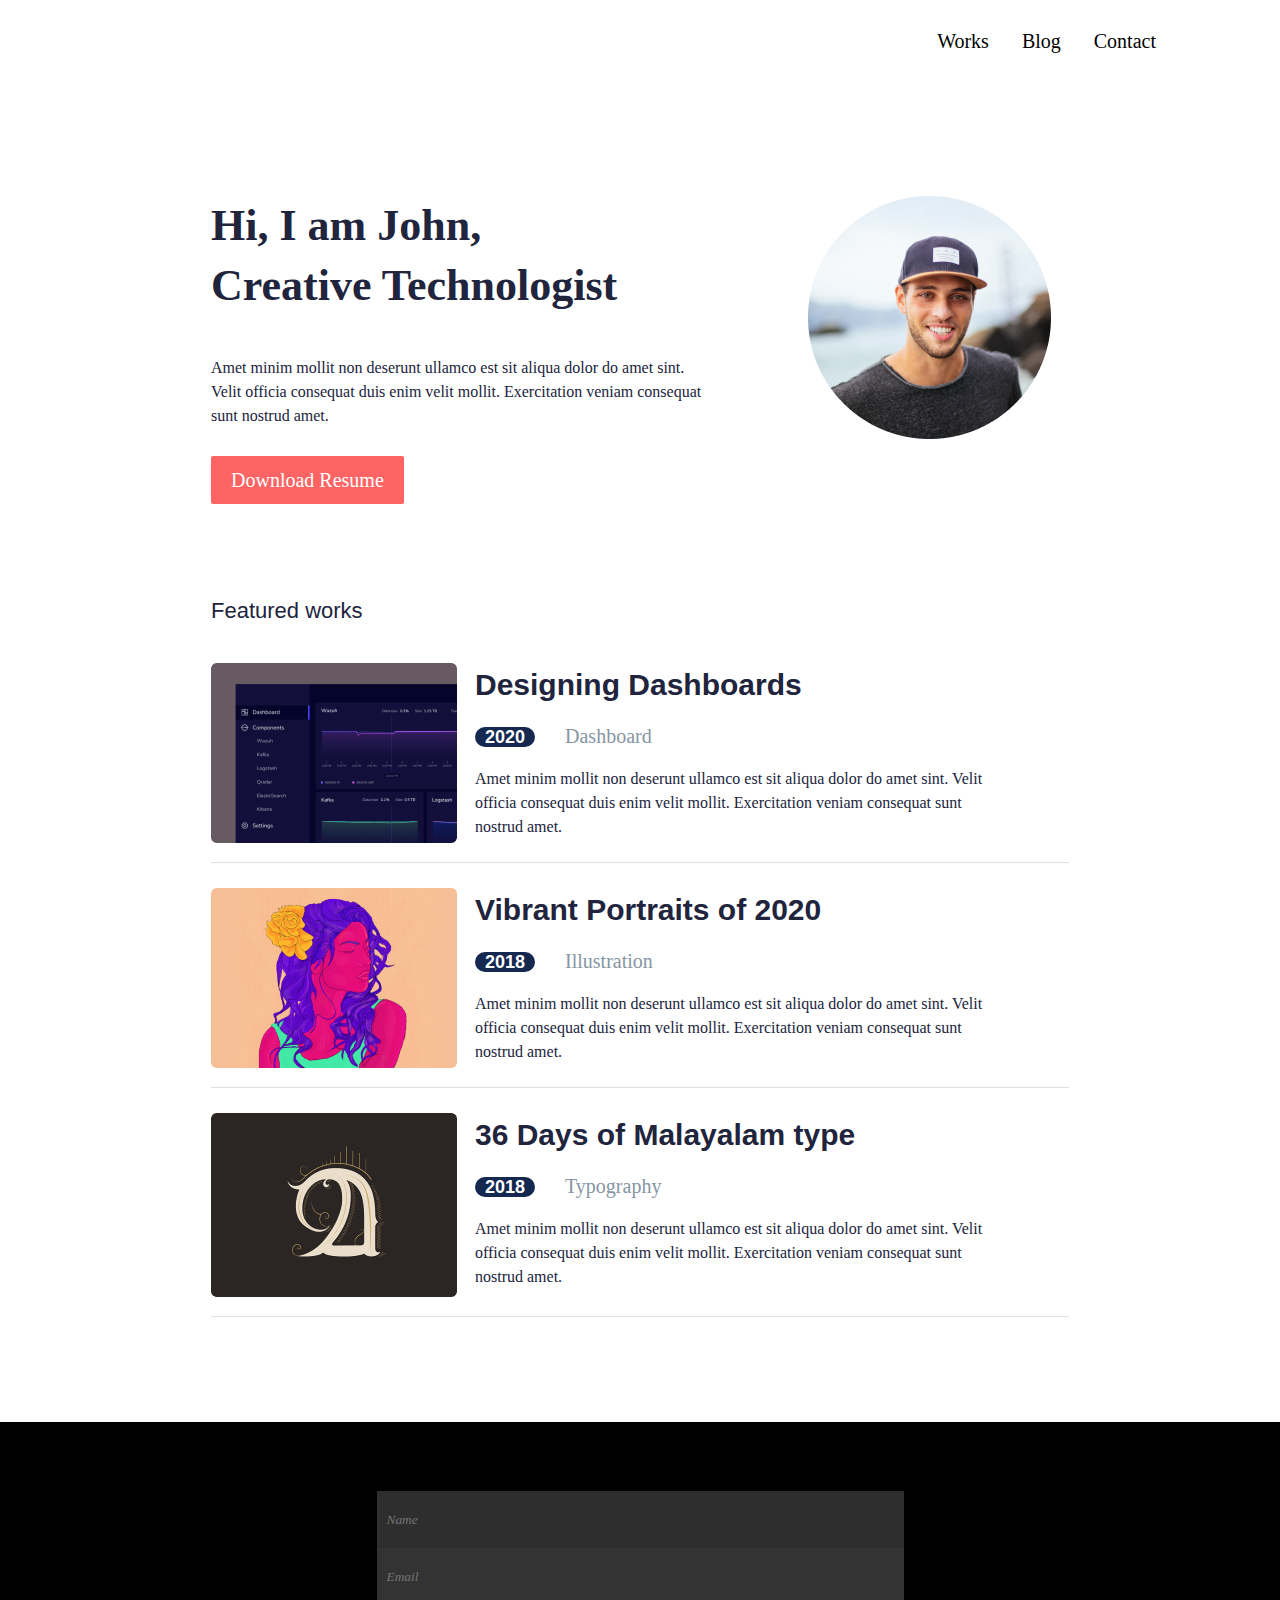
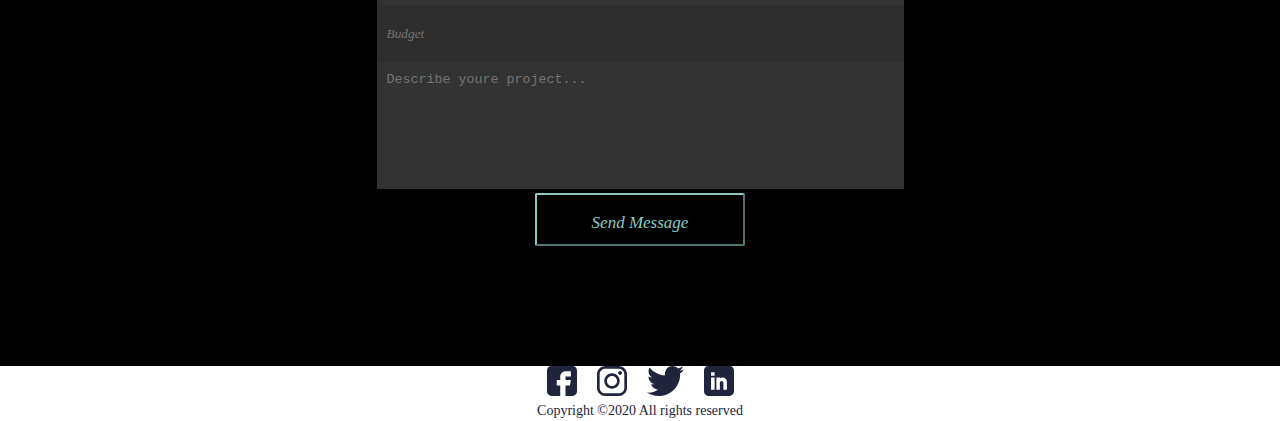
==== index.html @ 89a4393e "john" ====
<!doctype html>
<html lang="en">
<head>
  <meta charset="UTF-8">
  <meta name="viewport"
        content="width=device-width, user-scalable=no, initial-scale=1.0, maximum-scale=1.0, minimum-scale=1.0">
  <meta http-equiv="X-UA-Compatible" content="ie=edge">
  <title>John</title>
  <link rel="stylesheet" href="Css/style.css">

</head>
<body>

<header>
  <div class="container">
    <nav>
      <ul id="menu">

        <li>
          <a href="#">Works</a>
        </li>


        <li style="margin-left: 33px;">
          <a href="#">Blog</a>
        </li>

        <li style="margin-left: 33px;">
          <a href="#">Contact</a>
        </li>

      </ul>
    </nav>
  </div>
</header>
<main>
  <section class="main_banner">

    <div class="main_container">

      <div class="bloc">

        <h1> Hi, I am John,<br>
          Creative Technologist</h1>

        <p class="text">Amet minim mollit non deserunt ullamco est sit aliqua dolor do amet sint. Velit officia
          consequat duis enim velit mollit. Exercitation veniam consequat sunt nostrud amet.</p>

        <a href="#" class="link">Download Resume</a>

      </div>
      <div class="img">
        <img src="imeges/Ellipse1.png">
      </div>
    </div>

  </section>


  <section class="featured_works">
    <div class="main_unit">
      <h4>Featured works</h4>
      <article>
        <div class="img">
          <img src="imeges/Rectangle%2030.png">
        </div>
        <div>
          <h3 class="description_des">Designing Dashboards</h3>
          <div>
            <span class="dashboards_years">2020</span>
            <span class="dashboards">Dashboard</span>
          </div>
          <div>
            <p class="bashboards_text"> Amet minim mollit non deserunt ullamco est sit aliqua dolor do amet sint. Velit
              <br> officia consequat duis enim velit mollit. Exercitation veniam consequat sunt
              <br> nostrud amet.</p>
          </div>

        </div>

      </article>

      <article>
        <div class="img">
          <img src="imeges/Rectangle%2032.png">
        </div>
        <div>
          <h3 class="description_des">Vibrant Portraits of 2020</h3>
          <div>
            <span class="dashboards_years">2018</span>
            <span class="dashboards">Illustration</span>
          </div>
          <div>
            <p class="bashboards_text"> Amet minim mollit non deserunt ullamco est sit aliqua dolor do amet sint. Velit
              <br> officia consequat duis enim velit mollit. Exercitation veniam consequat sunt
              <br> nostrud amet.</p>
          </div>

        </div>
      </article>

      <article>
        <div class="img">
          <img src="imeges/Rectangle%2034.png">
        </div>
        <div>
          <h3 class="description_des">36 Days of Malayalam type</h3>
          <div>
            <span class="dashboards_years">2018</span>
            <span class="dashboards">Typography</span>
          </div>
          <div>
            <p class="bashboards_text"> Amet minim mollit non deserunt ullamco est sit aliqua dolor do amet sint. Velit
              <br> officia consequat duis enim velit mollit. Exercitation veniam consequat sunt
              <br> nostrud amet.</p>
          </div>

        </div>
      </article>

    </div>
  </section>

  <section class="form">

    <div class="form_bloc">

      <form action="#" method="post">

        <div>
          <label for="name">Name</label>
          <input class="input" type="text" name="first_name" placeholder="Name" id="name">
        </div>

        <div>
          <label for="Email">Email</label>
          <input class="input_email" type="email" name="first_name" placeholder="Email" id="Email">

        </div>

        <div>
          <label for="Budget">Email</label>
          <input class="input_budget" name="first_name" placeholder="Budget" id="Budget">
        </div>

        <div>

          <label style="display: block;"></label>
          <textarea name="Describe youre project..." placeholder="Describe youre project..."></textarea>

        </div>

        <button class="button">Send Message</button>

      </form>

    </div>

  </section>
</main>

<footer>

  <div>
    <ul>
      <li><a href="#"><img src="imeges/fb.svg"></a></li>
      <li><a href="#"><img src="imeges/insta.svg"></a></li>
      <li><a href="#"><img src="imeges/Vector-2.svg" alt=""></a></li>
      <li><a href="#"><img src="imeges/Linkedin.svg"></a></li>

    </ul>
  </div>

  <div class="footer">
    <p class="item">Copyright ©2020 All rights reserved </p>

  </div>
</footer>

</body>
</html>
---- Css/style.css ----
@font-face {
    font-family: 'heebomedium';
    src: url('../fonts/heebo-medium-webfont.eot');
    src: url('../fonts/heebo-medium-webfont.eot?#iefix') format('embedded-opentype'),
    url('../fonts/heebo-medium-webfont.woff2') format('woff2'),
    url('../fonts/heebo-medium-webfont.woff') format('woff'),
    url('../fonts/heebo-medium-webfont.ttf') format('truetype'),
    url('../fonts/heebo-medium-webfont.svg#heebomedium') format('svg');
    font-weight: normal;
    font-style: normal;
    font-display: swap;
}

* {
    padding: 0;
    margin: 0;
}

header {
    padding-top: 27px
}

.container {
    max-width: 1032px;
    margin: auto;
    display: flex;
    justify-content: flex-end
}

#menu {
    display: flex;
    list-style: none;
}

header nav li {
    margin-left: 33px;
}

header nav a {
    font-family: 'Heebo';
    font-style: normal;
    font-weight: 500;
    font-size: 20px;
    line-height: 29px;
    color: #000000;
    text-decoration: none;
}

.main_banner {
    padding-top: 140px;
    padding-bottom: 71px;
}

.main_container {
    max-width: 858px;
    margin: auto;
    display: flex;
    justify-content: space-between;
    align-items: start
}

.bloc {
    max-width: 497px;
}

.main_banner h1 {
    font-family: 'Heebo';
    font-style: normal;
    font-weight: 700;
    font-size: 44px;
    line-height: 60px;
    color: #21243D;
    margin-bottom: 40px;
}

.text {
    font-family: 'Heebo';
    font-style: normal;
    font-weight: 400;
    font-size: 16px;
    line-height: 24px;
    color: #21243D;
    margin-bottom: 38px;
}

.link {
    background: #FF6464;
    border-radius: 2px;
    padding: 13px 20px;
    font-family: 'Heebo';
    font-style: normal;
    font-weight: 500;
    font-size: 20px;
    line-height: 29px;
    color: #FFFFFF;
    text-decoration: none;
}

.ing {
    max-width: 243px;
    border-radius: 50%;
    overflow: hidden;
}

section div ing {
    width: 100%;
    display: block;
}

/*middle block*/
.featured_works {
    padding-top: 15px;
    padding-bottom: 80px;
}

.main_unit {
    max-width: 858px;
    margin: auto;
}

section h4 {
    margin-bottom: 22px;
    font-family: 'Heebo', sans-serif;
    font-style: normal;
    font-weight: 400;
    font-size: 22px;
    line-height: 60px;
    color: #21243D
}

section article {
    display: flex;
    border-bottom: solid 1px #E0E0E0;
    margin-bottom: 25px;
}

.img {
    margin-right: 18px;
    margin-bottom: 15px;
}

.description_des {
    font-family: 'Heebo', sans-serif;
    font-style: normal;
    font-weight: 700;
    font-size: 30px;
    line-height: 44px;
    color: #21243D;
}

.dashboards_years {
    background: #142850;
    border-radius: 16px;
    font-family: 'Heebo', sans-serif;
    font-style: normal;
    font-weight: 900;
    font-size: 18px;
    line-height: 60px;
    color: #FFFFFF;
    padding-right: 10px;
    padding-left: 10px;
}

.dashboards {
    font-family: 'Heebo';
    font-style: normal;
    font-weight: 400;
    font-size: 20px;
    line-height: 29px;
    padding-left: 26px;
    color: #8695A4;
}

.bashboards_text {
    font-family: 'Heebo';
    font-style: normal;
    font-weight: 400;
    font-size: 16px;
    line-height: 24px;
    color: #21243D;
}

/*Table*/
.form {
    padding-top: 69px;
    padding-bottom: 120px;
    background-color: black
}

.form_bloc {
    margin: auto;
    max-width: 527px;
    text-align: center
}

section div label {
    display: none
}

.input {
    height: 57px;
    width: 100%;
    padding: 10px;
    box-sizing: border-box;
    border: none;
    background-color: rgba(255, 255, 255, 0.18);
    font-family: 'Vollkorn';
    font-style: italic;
    color: #FFFFFF
}

.input_email {
    height: 57px;
    width: 100%;
    padding: 10px;
    box-sizing: border-box;
    border: none;
    background-color: rgba(255, 255, 255, 0.2);
    font-family: 'Vollkorn';
    font-style: italic;
    color: #FFFFFF
}

.input_budget {
    height: 57px;
    width: 100%;
    padding: 10px;
    box-sizing: border-box;
    border: none;
    background-color: rgba(255, 255, 255, 0.18);
    font-family: 'Vollkorn';
    font-style: italic;
    color: #FFFFFF
}

section div form textarea {
    height: 127px;
    width: 100%;
    padding: 10px;
    box-sizing: border-box;
    border: none;
    resize: none;
    box-sizing: border-box;
    background: rgba(255, 255, 255, 0.2);
    color: #FFFFFF
}

.button {
    padding: 17px 31px 17px 31px;
    border-radius: 2px;
    background-color: transparent;
    border-color: #8BCAC3;
    height: 22px;
    left: calc(50% - 90px / 2);
    top: 336.05px;
    font-family: 'Vollkorn';
    font-style: italic;
    font-weight: 400;
    font-size: 17px;
    line-height: 22px;
    color: #8BCAC3;
    height: 53px;
    left: calc(50% - 1px / 2 + 105.5px);
    top: 321px;
    width: 210px;
    left: calc(50% - 210px / 2);
}

/*Footer*/

footer ul {
    list-style: none;
    display: flex;
    justify-content: center
}

footer div li {
    margin-right: 10px;
    margin-left: 10px
}

.footer {
    display: flex;
    justify-content: center
}

.item {
    font-family: 'Heebo';
    font-style: normal;
    font-weight: 400;
    font-size: 14px;
    line-height: 21px;
    text-align: center;
    color: #21243D;
}
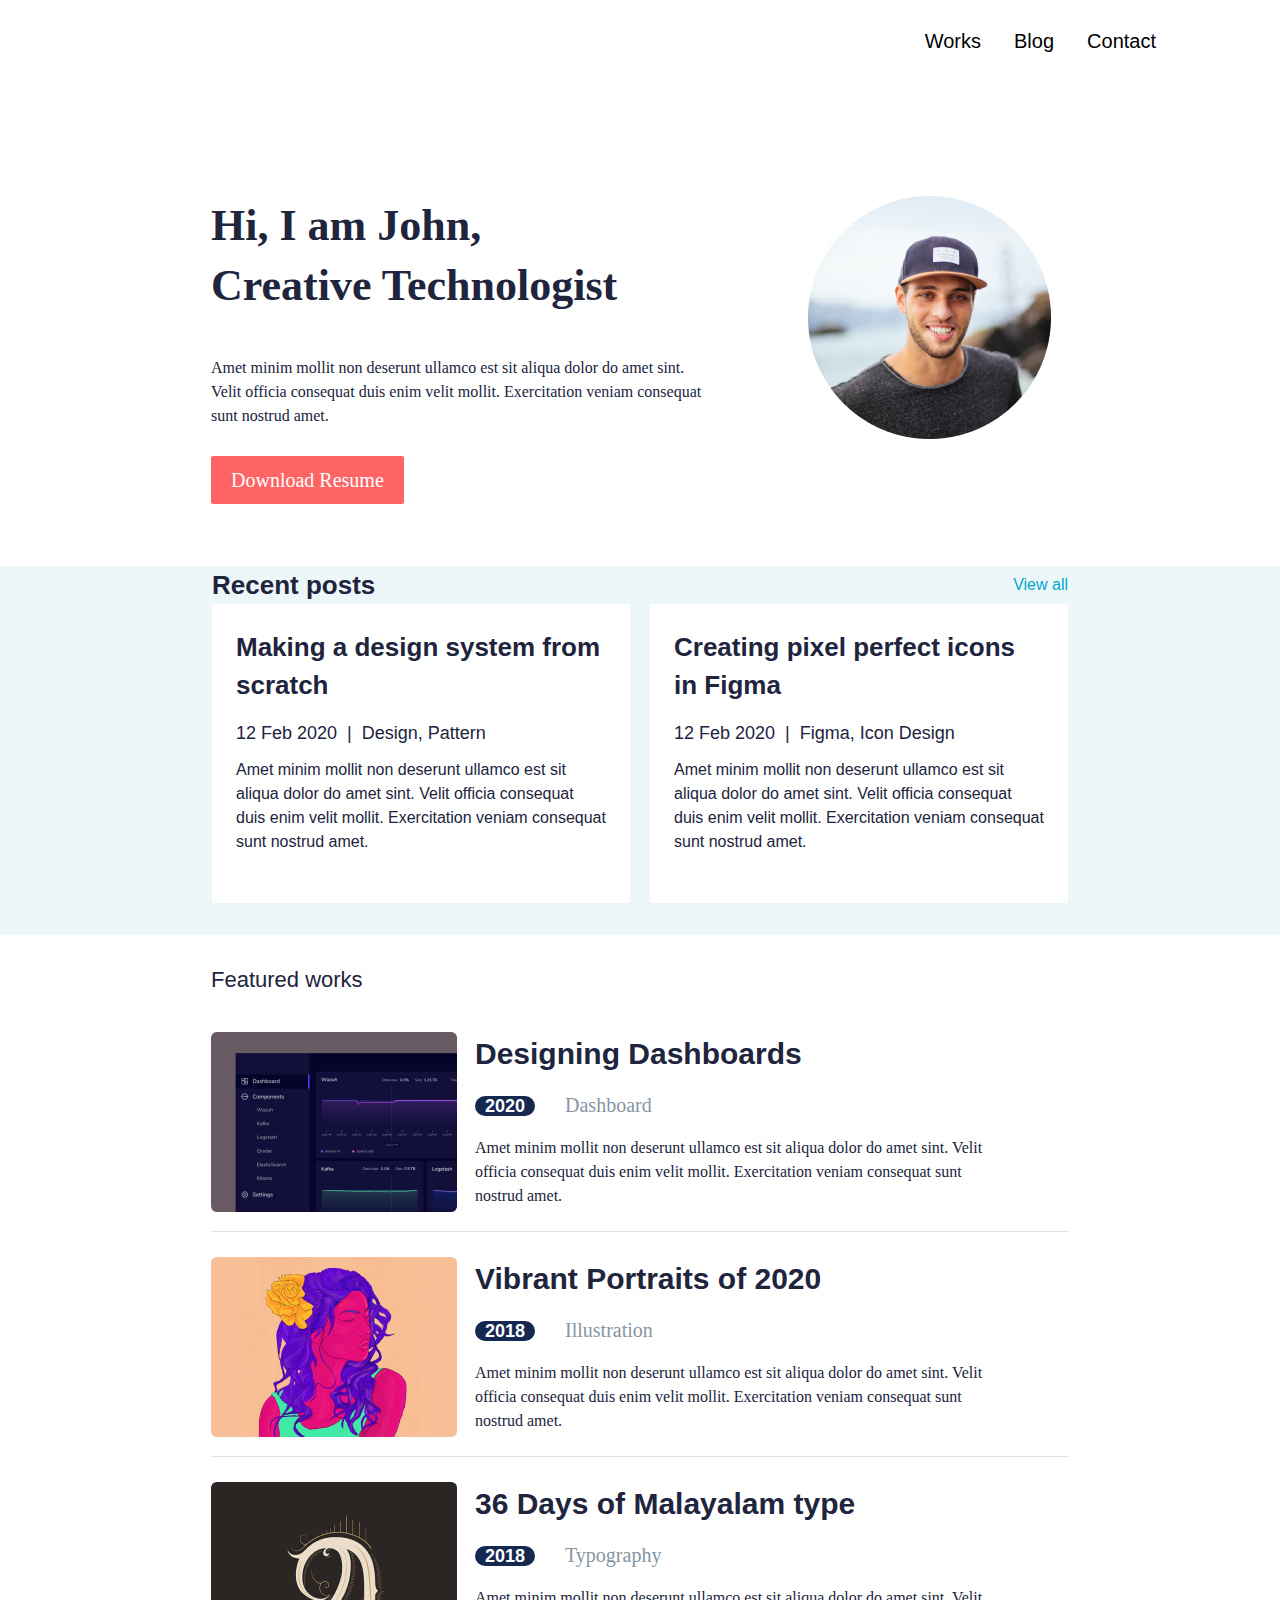
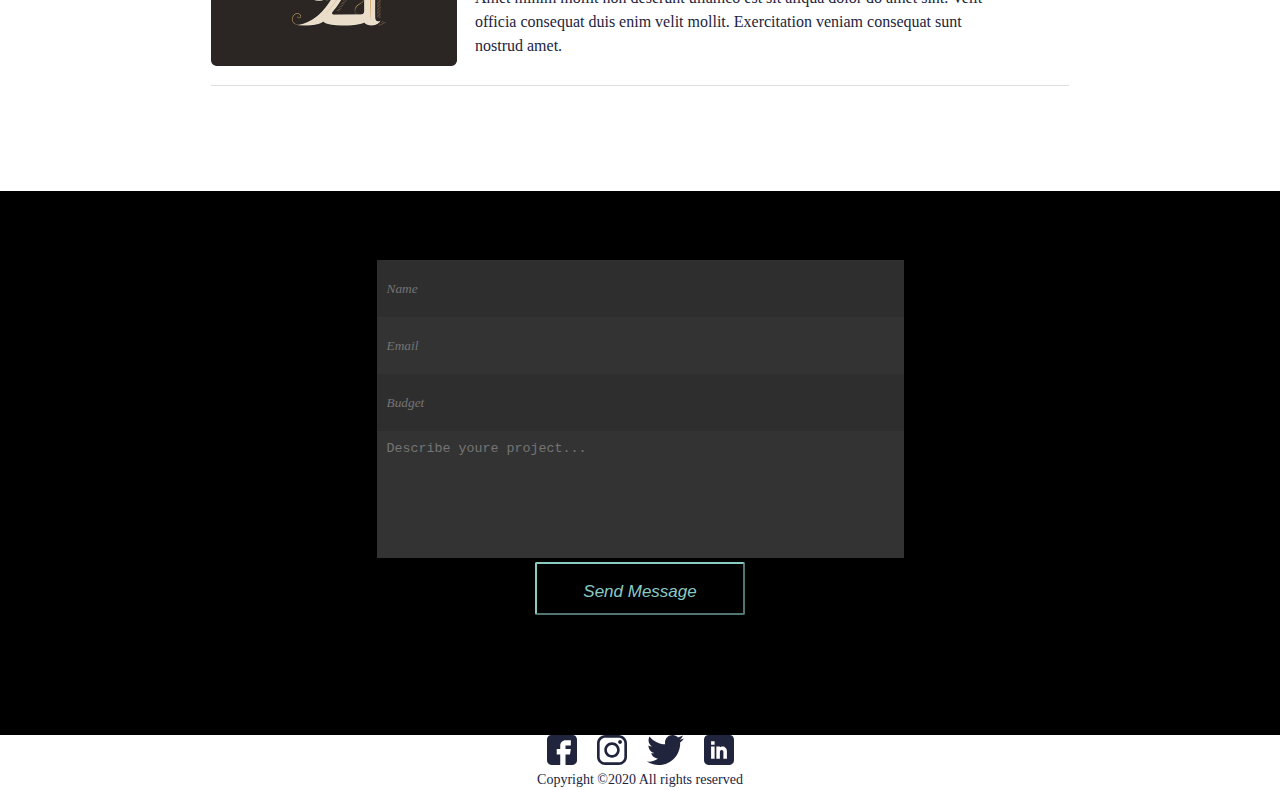
==== commit 72f96812: "john 29.12" ====
--- a/index.html
+++ b/index.html
@@ -17,16 +17,16 @@
       <ul id="menu">
 
         <li>
-          <a href="#">Works</a>
+          <a href="index2.html">Works</a>
         </li>
 
 
         <li style="margin-left: 33px;">
-          <a href="#">Blog</a>
+          <a href="index2.html">Blog</a>
         </li>
 
         <li style="margin-left: 33px;">
-          <a href="#">Contact</a>
+          <a href="index2.html">Contact</a>
         </li>
 
       </ul>
@@ -56,6 +56,37 @@
 
   </section>
 
+  <section class="recent-posts">
+    <div class="recent-posts__container">
+      <div class="recent-posts__header">
+        <h3 class="recent-posts__title">Recent posts</h3>
+        <a class="recent-posts_button" href="index2.html">View all</a>
+      </div>
+      <div class="recent-posts__body">
+        <div class="recent-posts__item">
+          <article class="recent-post">
+            <h4 class="recent-post__title recent-post__title--green">Making a design system from scratch</h4>
+            <div class="recent-post__info">
+              <span class="recent-post__date">12 Feb 2020</span>
+              <span class="recent-post__tags">Design, Pattern</span>
+            </div>
+            <p class="recent-post__description">Amet minim mollit non deserunt ullamco est sit aliqua dolor do amet sint. Velit officia consequat duis enim velit mollit. Exercitation veniam consequat sunt nostrud amet.</p>
+          </article>
+        </div>
+        <div class="recent-posts__item">
+          <article class="recent-post">
+            <h4 class="recent-post__title recent-post__title--green">Creating pixel perfect icons in Figma</h4>
+            <div class="recent-post__info">
+              <span class="recent-post__date">12 Feb 2020</span>
+              <span class="recent-post__tags">Figma, Icon Design</span>
+            </div>
+            <p class="recent-post__description">Amet minim mollit non deserunt ullamco est sit aliqua dolor do amet sint. Velit officia consequat duis enim velit mollit. Exercitation veniam consequat sunt nostrud amet.</p>
+          </article>
+        </div>
+      </div>
+    </div>
+    </div>
+  </section>
 
   <section class="featured_works">
     <div class="main_unit">
@@ -177,5 +208,6 @@
   </div>
 </footer>
 
+
 </body>
 </html>--- a/Css/style.css
+++ b/Css/style.css
@@ -37,7 +37,7 @@
 }
 
 header nav a {
-    font-family: 'Heebo';
+    font-family: 'Heebo', sans-serif;
     font-style: normal;
     font-weight: 500;
     font-size: 20px;
@@ -250,17 +250,13 @@
     border-radius: 2px;
     background-color: transparent;
     border-color: #8BCAC3;
-    height: 22px;
-    left: calc(50% - 90px / 2);
-    top: 336.05px;
-    font-family: 'Vollkorn';
+    font-family: 'Vollkorn', sans-serif;
     font-style: italic;
     font-weight: 400;
     font-size: 17px;
     line-height: 22px;
     color: #8BCAC3;
     height: 53px;
-    left: calc(50% - 1px / 2 + 105.5px);
     top: 321px;
     width: 210px;
     left: calc(50% - 210px / 2);
@@ -293,3 +289,173 @@
     text-align: center;
     color: #21243D;
 }
+
+.recent_posts {
+    max-width: 1152px;
+}
+
+
+.recent-posts {
+    background-color: #EDF7FA;
+    padding-bottom: 32px;
+
+}
+
+.recent-posts__container {
+    width: 100%;
+    max-width: 856px;
+    margin: 0 auto;
+}
+
+.recent-posts__header {
+    display: flex;
+    justify-content: space-between;
+    align-items: center;
+}
+
+.recent-posts__title {
+    font-family: 'Heebo', sans-serif;
+    font-style: normal;
+    font-weight: 700;
+    font-size: 26px;
+    line-height: 38px;
+    color: #21243D;
+}
+
+
+.recent-posts_button {
+    text-decoration: none;
+    font-family: 'Heebo', sans-serif;
+    font-style: normal;
+    font-weight: 400;
+    font-size: 16px;
+    line-height: 24px;
+    text-align: right;
+    color: #00A8CC;
+}
+
+.recent-posts__body {
+    display: flex;
+    justify-content: space-between;
+}
+
+.recent-posts__item {
+    width: 100%;
+    max-width: calc(50% - 10px);
+    background-color: #fff;
+}
+
+.recent-post {
+    display: flex;
+    flex-direction: column;
+    padding: 24px;
+    border: 0;
+}
+
+.recent-post__title {
+    margin-bottom: 16px;
+    font-family: 'Heebo', sans-serif;
+    font-size: 26px;
+    font-weight: bold;
+    line-height: 38px;
+}
+
+.recent-post__info {
+    display: flex;
+    align-items: center;
+    margin-bottom: 12px;
+    font-size: 18px;
+    font-family: 'Heebo', sans-serif;
+}
+
+.recent-post__date {
+    display: flex;
+    font-family: 'Heebo', sans-serif;
+    font-style: normal;
+    font-weight: 400;
+    font-size: 18px;
+    line-height: 26px;
+    color: #21243D;
+}
+
+.recent-post__date::after {
+    content: "|";
+    display: block;
+    margin: 0 10px;
+}
+
+.recent-post__tags {
+    font-family: 'Heebo', sans-serif;
+    font-style: normal;
+    font-weight: 400;
+    font-size: 18px;
+    line-height: 26px;
+    color: #21243D;
+
+
+}
+
+.recent-post__description {
+    font-family: 'Heebo', sans-serif;
+    font-style: normal;
+    font-weight: 400;
+    font-size: 16px;
+    line-height: 24px;
+    color: #21243D;
+}
+
+.bloc_john {
+
+    padding-bottom: 104px;
+    padding-top: 106px;
+}
+
+.bloc_container {
+    width: 100%;
+    max-width: 681px;
+    margin: 0 auto;
+
+}
+
+.blog_text {
+    font-family: 'Heebo', sans-serif;
+    font-style: normal;
+    font-weight: 700;
+    font-size: 44px;
+    line-height: 60px;
+    color: #21243D;
+    padding-bottom: 55px;
+}
+
+.blog__title {
+    font-family: 'Heebo', sans-serif;
+    font-style: normal;
+    font-weight: 500;
+    font-size: 30px;
+    line-height: 44px;
+    color: #21243D;
+}
+
+.blog_span {
+    font-family: 'Heebo';
+    font-style: normal;
+    font-weight: 400;
+    font-size: 20px;
+    line-height: 29px;
+    color: #21243D;
+}
+
+.blog__span {
+    font-family: 'Heebo';
+    font-style: normal;
+    font-weight: 400;
+    font-size: 20px;
+    line-height: 29px;
+    color: #8695A4;
+}
+
+.info {
+    padding-bottom: 29px;
+    padding-top: 32px;
+    border-bottom: solid 1px #E0E0E0;
+}